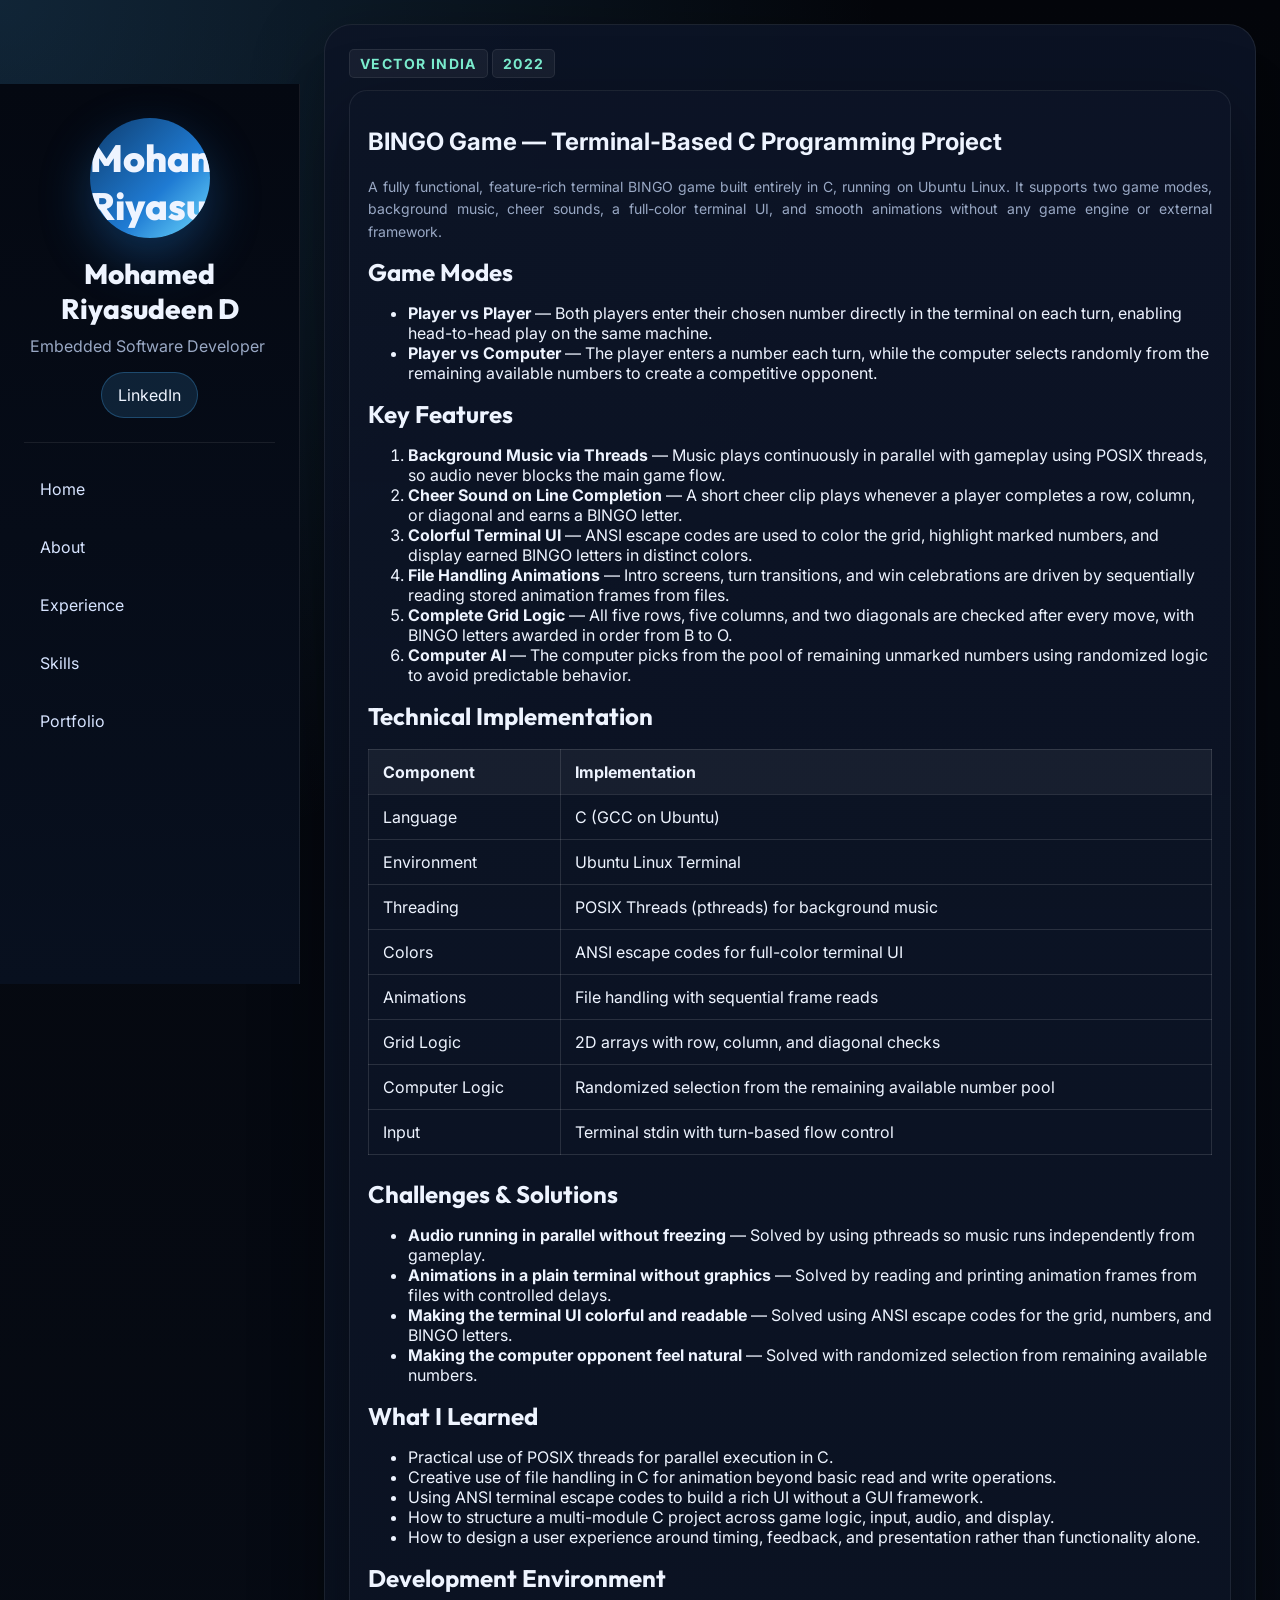
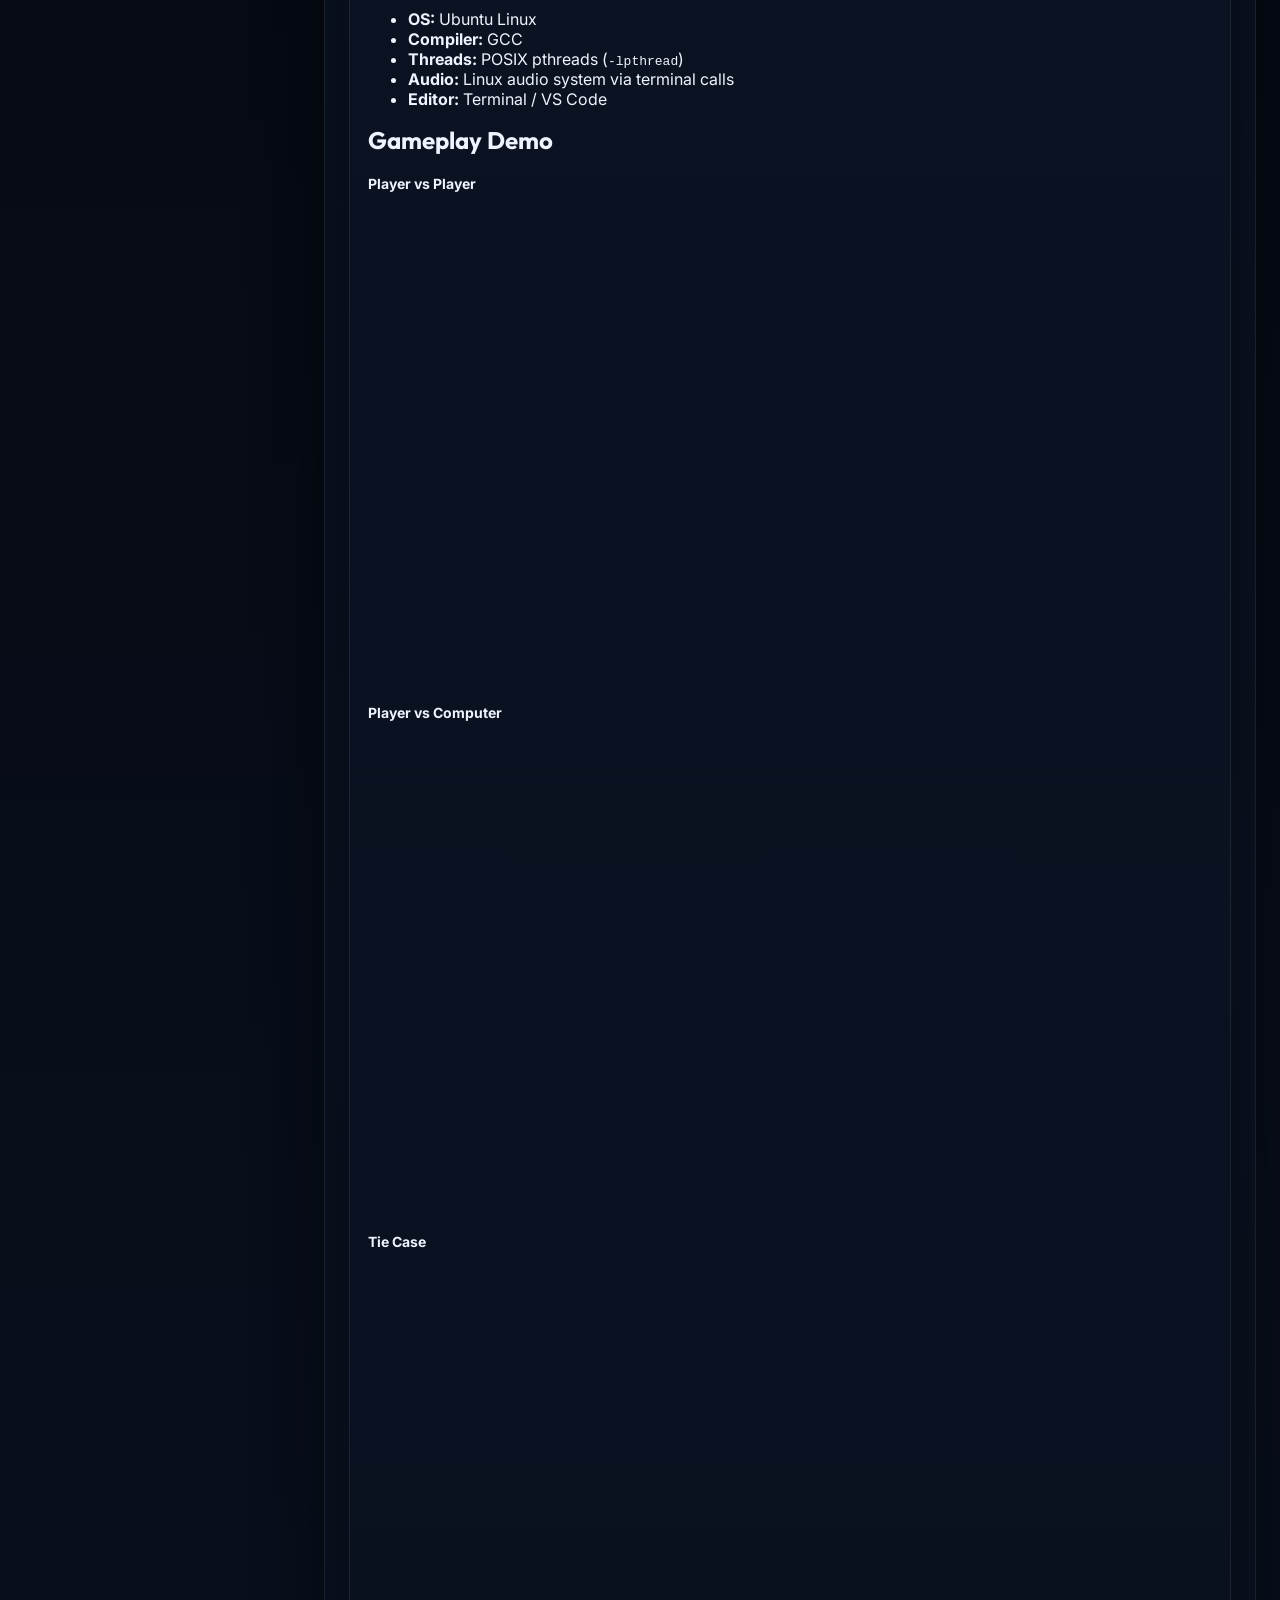
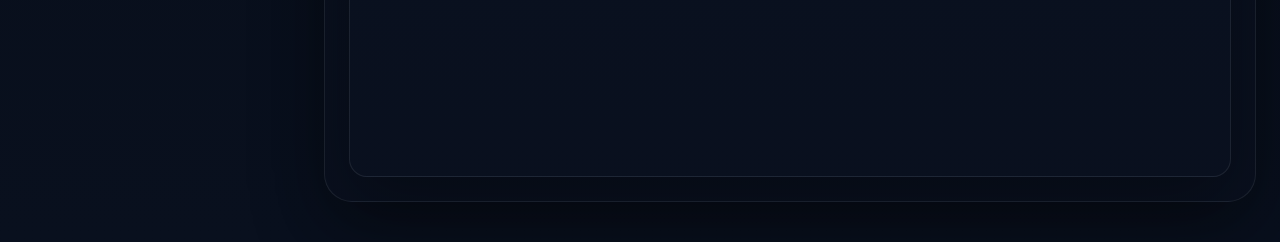
==== bingo-game-project.html @ 30513086 "My Portfolio Initial portfolio upload" ====
<!DOCTYPE html>
<html lang="en">

<head>
  <meta charset="UTF-8" />
  <meta name="viewport" content="width=device-width, initial-scale=1.0" />
  <title>Mohamed Riyasudeen D | Embedded Software Developer</title>
  <meta name="description" content="Premium recruiter-focused portfolio for Mohamed Riyasudeen D." />
  <link rel="preconnect" href="https://fonts.googleapis.com">
  <link rel="preconnect" href="https://fonts.gstatic.com" crossorigin>
  <link
    href="https://fonts.googleapis.com/css2?family=Inter:wght@400;500;600;700;800&family=Outfit:wght@500;600;700;800&display=swap"
    rel="stylesheet">
  <link rel="stylesheet" href="style.css" />
</head>

<body>
  <button class="mobile-toggle" id="mobileToggle" aria-label="Toggle navigation">
    <span></span><span></span><span></span>
  </button>

  <aside class="sidebar" id="sidebar">
    <div class="profile-card">
      <img src="profile.jpeg" alt="Mohamed Riyasudeen" class="avatar">
      <h1>Mohamed Riyasudeen D</h1>
      <p>Embedded Software Developer</p>
      <a class="linkedin-btn" href="https://www.linkedin.com/in/mohamed-riyasudeen-a8373b159/" target="_blank"
        rel="noreferrer">LinkedIn</a>
    </div>

    <nav class="nav" id="nav">
      <a href="index.html#home" class="nav-link">Home</a>
      <a href="index.html#about" class="nav-link">About</a>
      <a href="index.html#experience" class="nav-link">Experience</a>
      <a href="index.html#skills" class="nav-link">Skills</a>
      <a href="index.html#portfolio" class="nav-link">Portfolio</a>
    </nav>
  </aside>

  <main class="main">
    <section class="section content-section">
      <div class="section-head">
        <a href ="https://www.vectorindia.org/" class="eyebrow">Vector India</a>
        <span class="eyebrow">2022</span>
      </div>

      <article class="card">
        <h2>BINGO Game — Terminal-Based C Programming Project</h2>

        <p>
          A fully functional, feature-rich terminal BINGO game built entirely in C, running on Ubuntu Linux.
          It supports two game modes, background music, cheer sounds, a full-color terminal UI, and smooth
          animations without any game engine or external framework.
        </p>

        <h3>Game Modes</h3>

        <ul>
          <li><strong>Player vs Player</strong> — Both players enter their chosen number directly in the terminal on
            each turn, enabling head-to-head play on the same machine.</li>
          <li><strong>Player vs Computer</strong> — The player enters a number each turn, while the computer selects
            randomly from the remaining available numbers to create a competitive opponent.</li>
        </ul>

        <h3>Key Features</h3>

        <ol>
          <li><strong>Background Music via Threads</strong> — Music plays continuously in parallel with gameplay using
            POSIX threads, so audio never blocks the main game flow.</li>
          <li><strong>Cheer Sound on Line Completion</strong> — A short cheer clip plays whenever a player completes a
            row, column, or diagonal and earns a BINGO letter.</li>
          <li><strong>Colorful Terminal UI</strong> — ANSI escape codes are used to color the grid, highlight marked
            numbers, and display earned BINGO letters in distinct colors.</li>
          <li><strong>File Handling Animations</strong> — Intro screens, turn transitions, and win celebrations are
            driven by sequentially reading stored animation frames from files.</li>
          <li><strong>Complete Grid Logic</strong> — All five rows, five columns, and two diagonals are checked after
            every move, with BINGO letters awarded in order from B to O.</li>
          <li><strong>Computer AI</strong> — The computer picks from the pool of remaining unmarked numbers using
            randomized logic to avoid predictable behavior.</li>
        </ol>

        <h3>Technical Implementation</h3>

        <table>
          <thead>
            <tr>
              <th>Component</th>
              <th>Implementation</th>
            </tr>
          </thead>
          <tbody>
            <tr>
              <td>Language</td>
              <td>C (GCC on Ubuntu)</td>
            </tr>
            <tr>
              <td>Environment</td>
              <td>Ubuntu Linux Terminal</td>
            </tr>
            <tr>
              <td>Threading</td>
              <td>POSIX Threads (pthreads) for background music</td>
            </tr>
            <tr>
              <td>Colors</td>
              <td>ANSI escape codes for full-color terminal UI</td>
            </tr>
            <tr>
              <td>Animations</td>
              <td>File handling with sequential frame reads</td>
            </tr>
            <tr>
              <td>Grid Logic</td>
              <td>2D arrays with row, column, and diagonal checks</td>
            </tr>
            <tr>
              <td>Computer Logic</td>
              <td>Randomized selection from the remaining available number pool</td>
            </tr>
            <tr>
              <td>Input</td>
              <td>Terminal stdin with turn-based flow control</td>
            </tr>
          </tbody>
        </table>

        <h3>Challenges &amp; Solutions</h3>

        <ul>
          <li><strong>Audio running in parallel without freezing</strong> — Solved by using pthreads so music runs
            independently from gameplay.</li>
          <li><strong>Animations in a plain terminal without graphics</strong> — Solved by reading and printing
            animation frames from files with controlled delays.</li>
          <li><strong>Making the terminal UI colorful and readable</strong> — Solved using ANSI escape codes for the
            grid, numbers, and BINGO letters.</li>
          <li><strong>Making the computer opponent feel natural</strong> — Solved with randomized selection from
            remaining available numbers.</li>
        </ul>

        <h3>What I Learned</h3>

        <ul>
          <li>Practical use of POSIX threads for parallel execution in C.</li>
          <li>Creative use of file handling in C for animation beyond basic read and write operations.</li>
          <li>Using ANSI terminal escape codes to build a rich UI without a GUI framework.</li>
          <li>How to structure a multi-module C project across game logic, input, audio, and display.</li>
          <li>How to design a user experience around timing, feedback, and presentation rather than functionality alone.
          </li>
        </ul>

        <h3>Development Environment</h3>

        <ul>
          <li><strong>OS:</strong> Ubuntu Linux</li>
          <li><strong>Compiler:</strong> GCC</li>
          <li><strong>Threads:</strong> POSIX pthreads (<code>-lpthread</code>)</li>
          <li><strong>Audio:</strong> Linux audio system via terminal calls</li>
          <li><strong>Editor:</strong> Terminal / VS Code</li>
        </ul>

        <h3>Gameplay Demo</h3>

        <!-- Video 1: Player vs Player -->
        <p style="margin:18px 0 8px;font-weight:700;color:#eef4ff;">Player vs Player</p>
        <div
          style="position:relative;padding-bottom:56.25%;height:0;overflow:hidden;border-radius:16px;margin-bottom:24px;">
          <iframe src="https://drive.google.com/file/d/1fEFy05wmIBkxMtPQdTzkRv7V29dIpPvY/preview" title="BINGO - Player vs Player"
            frameborder="0" allowfullscreen
            style="position:absolute;top:0;left:0;width:100%;height:100%;border-radius:16px;">
          </iframe>
        </div>

        <!-- Video 2: Player vs Computer -->
        <p style="margin:18px 0 8px;font-weight:700;color:#eef4ff;">Player vs Computer</p>
        <div
          style="position:relative;padding-bottom:56.25%;height:0;overflow:hidden;border-radius:16px;margin-bottom:24px;">
          <iframe src="https://drive.google.com/file/d/1XU7DBZW44UxYTZrnCyy5E8E8jeiXeRH5/preview" title="BINGO - Player vs Computer"
            frameborder="0" allowfullscreen
            style="position:absolute;top:0;left:0;width:100%;height:100%;border-radius:16px;">
          </iframe>
        </div>

        <!-- Video 3: Tie Case -->
        <p style="margin:18px 0 8px;font-weight:700;color:#eef4ff;">Tie Case</p>
        <div
          style="position:relative;padding-bottom:56.25%;height:0;overflow:hidden;border-radius:16px;margin-bottom:24px;">
          <iframe src="https://drive.google.com/file/d/13AL8blPk82BcF2TCc_gDqM2fU8dumobS/preview" title="BINGO - Tie Case" frameborder="0"
            allowfullscreen style="position:absolute;top:0;left:0;width:100%;height:100%;border-radius:16px;">
          </iframe>
        </div>
      </article>
    </section>
  </main>

  <script>
    const mobileToggle = document.getElementById('mobileToggle');
    const sidebar = document.getElementById('sidebar');
    if (mobileToggle) {
      mobileToggle.addEventListener('click', () => {
        document.body.classList.toggle('menu-open');
      });
    }
  </script>
</body>

</html>
---- style.css ----
:root {
  --bg: #05070d;
  --bg2: #0a1020;
  --panel: #0c1426;
  --panel2: #111b31;
  --line: rgba(255, 255, 255, .08);
  --text: #eef4ff;
  --muted: #99a8c4;
  --accent: #49b2ff;
  --accent2: #7df0d1;
  --radius: 24px;
  --sidebar: 300px;
}

* {
  box-sizing: border-box
}

html {
  scroll-behavior: smooth
}

body {
  margin: 0;
  font-family: Inter, sans-serif;
  color: var(--text);
  background: radial-gradient(circle at top left, rgba(73, 178, 255, .18), transparent 24%), linear-gradient(180deg, #04060b, #09101e)
}

a {
  text-decoration: none;
  color: inherit
}

.sidebar {
  position: fixed;
  left: 0;
  top: 0;
  bottom: 0;
  width: var(--sidebar);
  padding: 24px;
  background: linear-gradient(180deg, #040811, #08101f);
  border-right: 1px solid var(--line);
  z-index: 20
}

.profile-card {
  padding: 10px 6px 24px;
  text-align: center;
  border-bottom: 1px solid var(--line)
}

.avatar {
  width: 120px;
  height: 120px;
  border-radius: 50%;
  margin: 0 auto 18px;
  display: grid;
  place-items: center;
  font: 800 38px Outfit, sans-serif;
  background: linear-gradient(135deg, #0e3d6f, #1f7bd3 60%, #6edcff);
  box-shadow: 0 20px 50px rgba(31, 123, 211, .35)
}

.profile-photo {
  width: 120px;
  height: 120px;
  border-radius: 50%;
  object-fit: cover;
  display: block;
  margin: 0 auto 18px;
  box-shadow: 0 20px 50px rgba(31, 123, 211, .28);
  border: 2px solid rgba(255, 255, 255, .08);
}

.profile-card h1 {
  margin: 0;
  font: 800 28px Outfit, sans-serif
}

.profile-card p {
  margin: 10px 0 16px;
  color: var(--muted)
}

.linkedin-btn {
  display: inline-flex;
  padding: 12px 16px;
  border-radius: 999px;
  background: rgba(73, 178, 255, .14);
  border: 1px solid rgba(73, 178, 255, .28)
}

.nav {
  display: flex;
  flex-direction: column;
  gap: 10px;
  padding-top: 22px
}

.nav-link {
  padding: 14px 16px;
  border-radius: 14px;
  color: #d7e4ff;
  transition: .25s
}

.nav-link:hover,
.nav-link.active {
  background: rgba(255, 255, 255, .05);
  transform: translateX(4px)
}

.main {
  margin-left: var(--sidebar);
  padding: 24px
}

.section,
.project-view {
  max-width: 1120px;
  margin: 0 auto 16px
}

.hero {
  display: grid;
  grid-template-columns: 1.3fr 0.8fr;
  gap: 14px;
  height: calc(100vh - 56px);
  max-height: calc(100vh - 56px);
  overflow: hidden;
}

.hero-copy {
  padding: 18px 22px;
  display: flex;
  flex-direction: column;
  justify-content: center;
  overflow: hidden;
}

.hero-panel,
.content-section,
.project-view,
.card,
.timeline-card,
.skill-card,
.feature-card {
  background: linear-gradient(180deg, rgba(12, 20, 38, .9), rgba(10, 17, 31, .82));
  border: 1px solid var(--line);
  box-shadow: 0 24px 70px rgba(0, 0, 0, .35)
}

.hero-panel,
.content-section,
.project-view {
  border-radius: 28px
}

.hero-side {
  padding: 14px;
  display: flex;
  flex-direction: column;
  gap: 10px;
  justify-content: center;
  overflow: hidden;
}

/* Label CURRENT FOCUS & CORE STACK */
.card-label {
  display: inline-flex;
  padding: 5px 10px;
  border-radius: 5px;
  background: rgba(255, 255, 255, .05);
  border: 1px solid rgba(255, 255, 255, .08);
  color: var(--accent2);
  font-size: 14px;
  letter-spacing: .10em;
  text-transform: uppercase;
  font-weight: 700;
}

/* Secction Title Chip */
.eyebrow {
  display: inline-flex;
  padding: 5px 10px;
  border-radius: 5px;
  background: rgba(255, 255, 255, .05);
  border: 1px solid rgba(255, 255, 255, .08);
  color: var(--accent2);
  font-size: 14px;
  letter-spacing: .10em;
  text-transform: uppercase;
  font-weight: 700;
}

.date-pill {
  display: inline-flex;
  padding: 5px 10px;
  border-radius: 5px;
  background: rgba(255, 255, 255, .05);
  border: 1px solid rgba(255, 255, 255, .08);
  color: var(--accent2);
  font-size: 10px;
  letter-spacing: .10em;
  text-transform: uppercase;
  font-weight: 700;
  margin-bottom: 8px;
}

/* Use this for the top small label like category/tag */
.project-tag {
  display: inline-flex;
  padding: 5px 10px;
  border-radius: 5px;
  background: rgba(255, 255, 255, .05);
  border: 1px solid rgba(255, 255, 255, .08);
  color: var(--accent2);
  font-size: 10px;
  letter-spacing: .10em;
  text-transform: uppercase;
  font-weight: 700;
}

/* Home Page h2 */
.hero h2 {
  font: 800 clamp(16px, 1.4vw, 22px)/1.25 Outfit, sans-serif;
  margin: 6px 0 8px;
  letter-spacing: -.02em;
}

.section-head h2,
.project-header h2 {
  font: 800 clamp(16px, 1.4vw, 22px)/1.25 Outfit, sans-serif;
  margin: 6px 0 8px;
  letter-spacing: -.02em;
}

.hero h2 {
  max-width: 100%
}

.hero p {
  color: var(--muted);
  line-height: 1.6;
  font-size: 15px;
}

.card p {
  color: var(--muted);
  line-height: 1.6;
  font-size: 14px;
}

.section-head p,
.timeline-card li,
.project-block p,
.project-block li {
  color: var(--muted);
  line-height: 1.6;
  font-size: 13px;
}

.timeline-card p {
  color: var(--muted);
  line-height: 1.6;
  font-size: 13px;
  margin-bottom: 4px;
}

.type-line {
  margin-top: 8px;
  font-size: 14px
}

#typedText {
  color: var(--accent);
  font-weight: 800;
  border-right: 2px solid var(--accent);
  padding-right: 6px
}

.hero-actions {
  display: flex;
  gap: 8px;
  flex-wrap: wrap;
  margin: 10px 0 10px
}

.stats {
  display: grid;
  grid-template-columns: repeat(3, 1fr);
  gap: 8px;
  margin-top: 8px
}


.btn {
  min-height: 38px;
  padding: 0 18px;
  border-radius: 12px;
  display: inline-flex;
  align-items: center;
  justify-content: center;
  font-weight: 700;
  font-size: 13px;
}

.btn-primary {
  background: linear-gradient(135deg, #49b2ff, #5e6fff);
  color: #fff
}

.btn-secondary {
  background: rgba(255, 255, 255, .05);
  border: 1px solid rgba(255, 255, 255, .08)
}

.stat-card {
  padding: 10px 12px;
  border-radius: 12px;
  background: rgba(255, 255, 255, .04);
  border: 1px solid rgba(255, 255, 255, .08);
}

.stat-card strong {
  display: block;
  font: 800 18px Outfit, sans-serif;
  margin-bottom: 3px
}

.stat-card span {
  color: #c8d4eb;
  font-size: 14px
}

.feature-card {
  padding: 20px 14px;
  border-radius: 14px;
}

/* Title inside CURRENT FOCUS & CORE STACK */
.feature-card h3 {
  margin: 0 0 6px;
  font: 700 20px Outfit, sans-serif;
}

.card h3 {
  margin: 0 0 10px;
  font: 700 24px Outfit, sans-serif;
}

.skill-card h3 {
  margin: 0 0 10px;
  font: 700 20px Outfit, sans-serif;
}

.timeline-card h3,
.project-block h3 {
  margin: 0 0 10px;
  font: 700 18px Outfit, sans-serif;
}

/* Use this for full card behavior like hover, padding, overflow: */
.project-card h3 {
  margin: 0 0 10px;
  font: 700 18px Outfit, sans-serif;
}

.project-card {
  padding: 12px 12px;
  border-radius: 18px;
  display: flex;
}

/* CORE CHIPS */
.chips {
  display: flex;
  flex-wrap: wrap;
  gap: 6px
}

.chips span {
  padding: 4px 10px;
  border-radius: 999px;
  background: rgba(255, 255, 255, .05);
  border: 1px solid rgba(255, 255, 255, .08);
  font-size: 12px;
}

/* SKILL CHIPS */
.skill-chips {
  display: flex;
  flex-wrap: wrap;
  gap: 6px
}

.skill-chips span {
  padding: 4px 10px;
  border-radius: 999px;
  background: rgba(255, 255, 255, .05);
  border: 1px solid rgba(255, 255, 255, .08);
  font-size: 14px;
}

.stack-pill {
  padding: 4px 10px;
  border-radius: 999px;
  background: rgba(255, 255, 255, .05);
  border: 1px solid rgba(255, 255, 255, .08);
  font-size: 11px;
}

.content-section {
  padding: 24px
}

.section-head {
  margin-bottom: 12px
}

.section-head h2 {
  font-size: clamp(30px, 4vw, 46px)
}

.grid.two-col {
  display: grid;
  grid-template-columns: 1.08fr 1fr;
  gap: 18px
}

.skill-card {
  padding: 18px 18px;
  border-radius: 18px;
}

.card,
.timeline-card,
.project-block {
  padding: 16px 18px;
  border-radius: 18px;
}

.info-grid {
  display: grid;
  grid-template-columns: repeat(2, 1fr);
  gap: 14px
}

.info-grid div {
  padding: 15px;
  border-radius: 16px;
  background: rgba(255, 255, 255, .03);
  border: 1px solid rgba(255, 255, 255, .06)
}

.info-grid span {
  display: block;
  margin-bottom: 8px;
  color: #8ea0c2;
  font-size: 12px;
  letter-spacing: .1em;
  text-transform: uppercase
}

.info-grid strong {
  font-size: 14px;
}

.timeline {
  display: grid;
  gap: 12px
}

.timeline-top {
  display: flex;
  justify-content: space-between;
  align-items: center;
  gap: 10px;
  margin-bottom: 10px;
  flex-wrap: nowrap;
}

.timeline-top>div:first-child {
  flex: 1 1 auto;
  min-width: 0;
}

.stack-pill {
  flex-shrink: 0;
  white-space: nowrap;
  padding: 4px 12px;
  border-radius: 999px;
  background: rgba(255, 255, 255, .06);
  border: 1px solid rgba(255, 255, 255, .1);
  font-size: 11px;
  font-weight: 700;
}

.timeline-card ul,
.project-block ul {
  margin: 0;
  padding-left: 18px
}

.timeline-card li,
.project-block li {
  margin-bottom: 5px;
  font-size: 12.5px
}

.timeline-card li,
.project-block li {
  text-align: justify;
  text-justify: inter-word;
}

.skills-grid {
  display: grid;
  grid-template-columns: repeat(3, 1fr);
  gap: 18px
}

.portfolio-grid {
  display: grid;
  grid-template-columns: repeat(2, 1fr);
  gap: 18px
}

.project-card {
  overflow: hidden;
  padding: 0;
  transition: .28s
}

.project-card:hover {
  transform: translateY(-6px)
}

.project-cover {
  min-height: 200px;
  position: relative;
  padding: 26px;
  display: flex;
  align-items: end;
  background: radial-gradient(circle at top right, rgba(125, 240, 209, .12), transparent 24%), radial-gradient(circle at top left, rgba(73, 178, 255, .2), transparent 30%), linear-gradient(145deg, #0b1223, #12264a 60%, #0d1931)
}

.project-cover {
  min-height: 240px;
  width: 100%;
  display: flex;
  flex-direction: column;
  justify-content: space-between;
}

.project-cover.alt2 {
  background: radial-gradient(circle at top right, rgba(125, 240, 209, .14), transparent 22%), linear-gradient(145deg, #0a1620, #113848 60%, #0b232f)
}

.project-cover.alt3 {
  background: radial-gradient(circle at top right, rgba(94, 111, 255, .18), transparent 22%), linear-gradient(145deg, #120f24, #2a214b 58%, #1a1632)
}

.project-cover.alt4 {
  background: radial-gradient(circle at top right, rgba(73, 178, 255, .16), transparent 22%), linear-gradient(145deg, #10151f, #283955 58%, #151d2e)
}

.project-cover:after {
  content: "";
  position: absolute;
  inset: 0;
  background: linear-gradient(180deg, rgba(0, 0, 0, .06), rgba(0, 0, 0, .7))
}

.project-content {
  position: relative;
  z-index: 1
}

/* Use this for the large heading inside each portfolio card: */
.project-content h3 {
  color: #fff;
  font-size: 20px
}

/* Use this for the description text inside each portfolio card: */
.project-content p {
  color: #d9e4fb;
  font-size: 14px;
  line-height: 1.6;
}

.project-link {
  display: inline-flex;
  margin-top: 8px;
  padding: 8px 8px;
  border-radius: 10px;
  background: rgba(255, 255, 255, .08);
  border: 1px solid rgba(255, 255, 255, .12);
  font-weight: 700
}

.project-link {
  font-size: 12px;
}

.project-shell {
  padding: 32px
}

.project-back {
  display: inline-flex;
  margin-bottom: 22px;
  color: var(--accent);
  font-weight: 700
}

.project-header {
  display: grid;
  grid-template-columns: 1.2fr .85fr;
  gap: 18px;
  margin-bottom: 18px
}

.project-intro,
.project-meta {
  padding: 28px;
  border-radius: 22px;
  background: linear-gradient(180deg, rgba(12, 20, 38, .9), rgba(10, 17, 31, .82));
  border: 1px solid var(--line)
}

.project-meta span {
  display: block;
  margin-bottom: 8px;
  color: #8ea0c2;
  font-size: 11px;
  letter-spacing: .1em;
  text-transform: uppercase
}

.project-body {
  display: grid;
  grid-template-columns: 1fr 1fr;
  gap: 18px
}

.project-block.full {
  grid-column: 1 / -1
}

.shot-grid {
  display: grid;
  grid-template-columns: repeat(3, 1fr);
  gap: 18px
}

.shot {
  padding: 18px;
  border-radius: 18px;
  background: rgba(255, 255, 255, .03);
  border: 1px solid rgba(255, 255, 255, .06)
}

.shot-visual {
  height: 180px;
  border-radius: 16px;
  background: radial-gradient(circle at top left, rgba(73, 178, 255, .24), transparent 20%), linear-gradient(135deg, rgba(255, 255, 255, .06), rgba(255, 255, 255, .02));
  border: 1px dashed rgba(73, 178, 255, .3);
  display: grid;
  place-items: center;
  color: #d8e4fb;
  font-weight: 700;
  text-align: center;
  padding: 16px
}

.mobile-toggle {
  display: none;
  position: fixed;
  top: 16px;
  right: 16px;
  z-index: 40;
  width: 52px;
  height: 52px;
  border-radius: 16px;
  border: 1px solid rgba(255, 255, 255, .08);
  background: #08101f
}

.mobile-toggle span {
  display: block;
  width: 22px;
  height: 2px;
  margin: 5px auto;
  background: #fff
}

.reveal {
  opacity: 0;
  transform: translateY(22px);
  transition: opacity .8s ease, transform .8s ease
}

.reveal.visible {
  opacity: 1;
  transform: translateY(0)
}

.delay-1 {
  transition-delay: .12s
}

.delay-2 {
  transition-delay: .22s
}

@media (max-width:1180px) {

  .hero,
  .grid.two-col,
  .skills-grid,
  .portfolio-grid,
  .project-header,
  .project-body,
  .shot-grid,
  .stats {
    grid-template-columns: 1fr
  }
}

@media (max-width:1024px) {
  .mobile-toggle {
    display: block
  }

  .sidebar {
    transform: translateX(-100%);
    transition: transform .28s ease
  }

  body.menu-open .sidebar {
    transform: translateX(0)
  }

  .main {
    margin-left: 0;
    padding-top: 84px
  }
}

@media (max-width:760px) {

  .hero-copy,
  .hero-side,
  .content-section,
  .project-view,
  .card,
  .timeline-card,
  .skill-card,
  .feature-card,
  .project-block,
  .project-intro,
  .project-meta {
    padding: 18px;
    border-radius: 22px
  }


  .info-grid {
    grid-template-columns: 1fr
  }

  .timeline-top {
    flex-direction: column
  }
}

/* ── Section scroll snap fix ── */
.section {
  scroll-margin-top: 24px;
}

/* Make each content-section take at least full viewport height */
.content-section {
  min-height: calc(100vh - 48px);
  display: flex;
  flex-direction: column;
  justify-content: center;
}

/* ── One-section-at-a-time view fix ── */
.content-section {
  min-height: calc(100vh - 56px);
  display: flex;
  flex-direction: column;
  justify-content: center;
  scroll-margin-top: 0px;
}

.section {
  scroll-margin-top: 0px;
}

html {
  scroll-snap-type: y proximity;
}

.content-section,
.hero.section {
  scroll-snap-align: start;
}

.card h4 {
  font-size: 16px;
}

p {
  text-align: justify;
  text-justify: inter-word;
}

#home {
  scroll-margin-top: 40px;
}

#about {
  scroll-margin-top: 30px;
}

#experience {
  scroll-margin-top: 20px;
}

#skills,
#portfolio {
  scroll-margin-top: 30px;
}

/* Project Case-Study Style Sheets */
table {
  width: 100%;
  border-collapse: collapse;
  margin: 18px 0 24px;
}

th,
td {
  border: 1px solid rgba(255, 255, 255, .12);
  padding: 12px 14px;
  text-align: left;
  vertical-align: top;
}

th {
  background: rgba(255, 255, 255, .05);
  color: var(--text);
}

.video-embed {
  margin-top: 16px;
  border-radius: 18px;
  overflow: hidden;
  border: 1px solid rgba(255, 255, 255, .08);
}

.video-embed iframe {
  display: block;
  width: 100%;
  min-height: 360px;
}

.case-image {
  width: 100%;
  border-radius: 16px;
  margin: 16px 0;
  border: 1px solid rgba(255, 255, 255, .08);
}
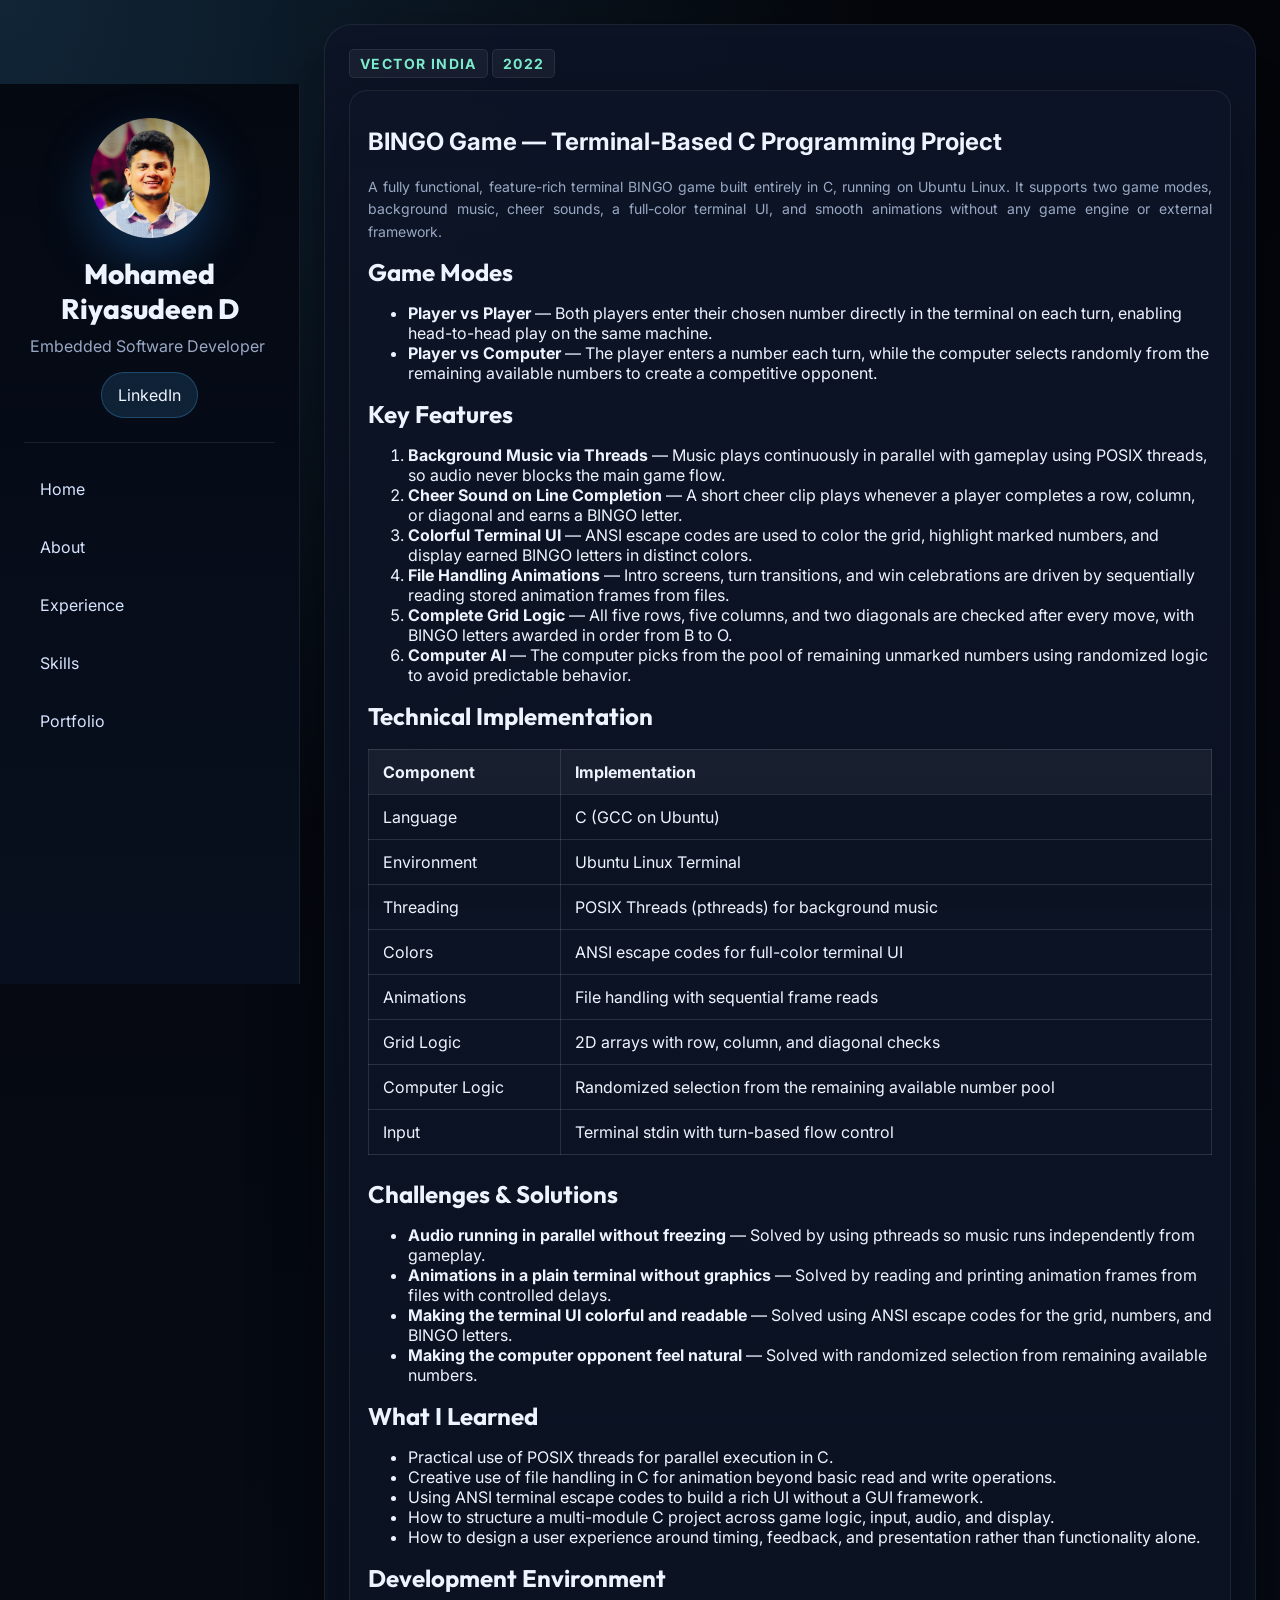
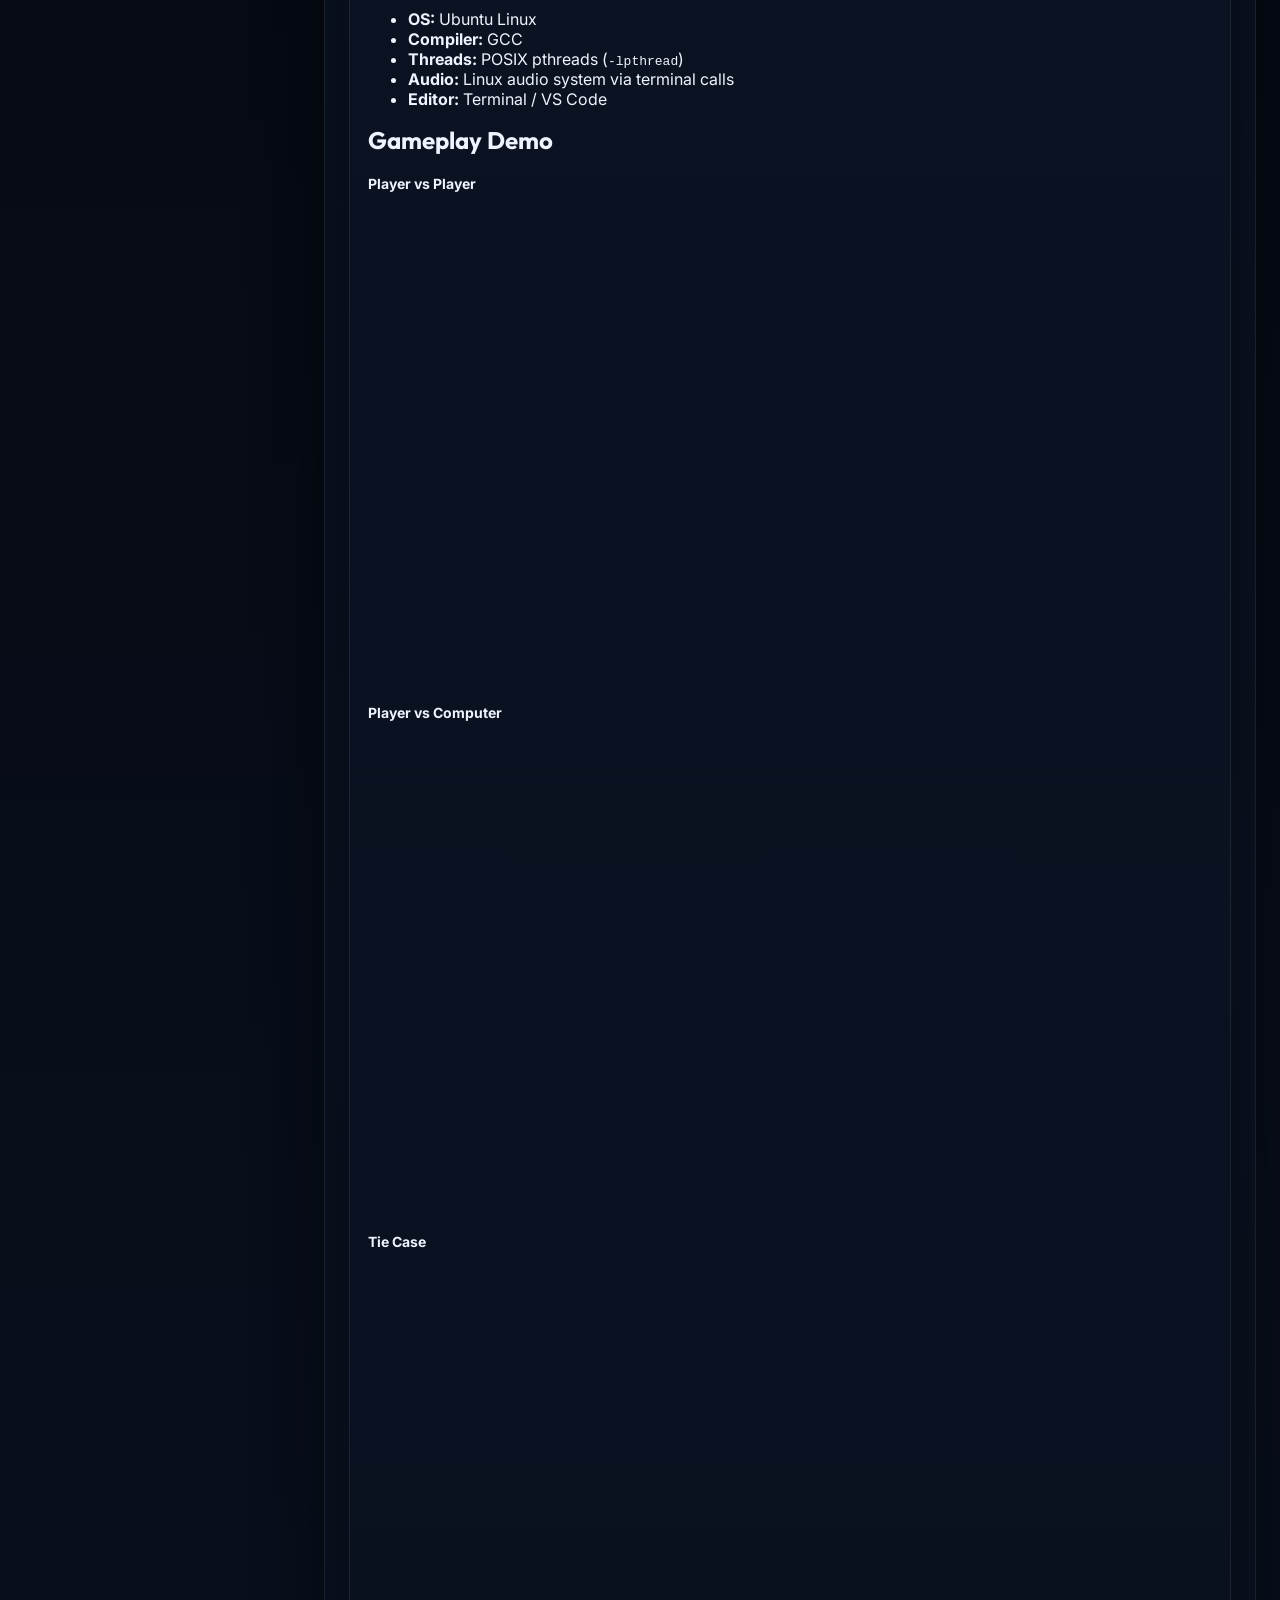
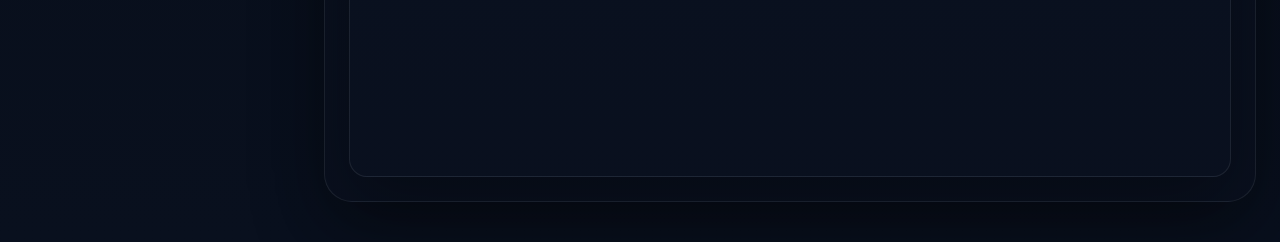
==== commit e62e0997: "My Portfolio Small Bug Fix" ====
--- a/bingo-game-project.html
+++ b/bingo-game-project.html
@@ -21,7 +21,7 @@
 
   <aside class="sidebar" id="sidebar">
     <div class="profile-card">
-      <img src="profile.jpeg" alt="Mohamed Riyasudeen" class="avatar">
+      <img src="assets/profile.jpeg" alt="Mohamed Riyasudeen" class="avatar">
       <h1>Mohamed Riyasudeen D</h1>
       <p>Embedded Software Developer</p>
       <a class="linkedin-btn" href="https://www.linkedin.com/in/mohamed-riyasudeen-a8373b159/" target="_blank"
